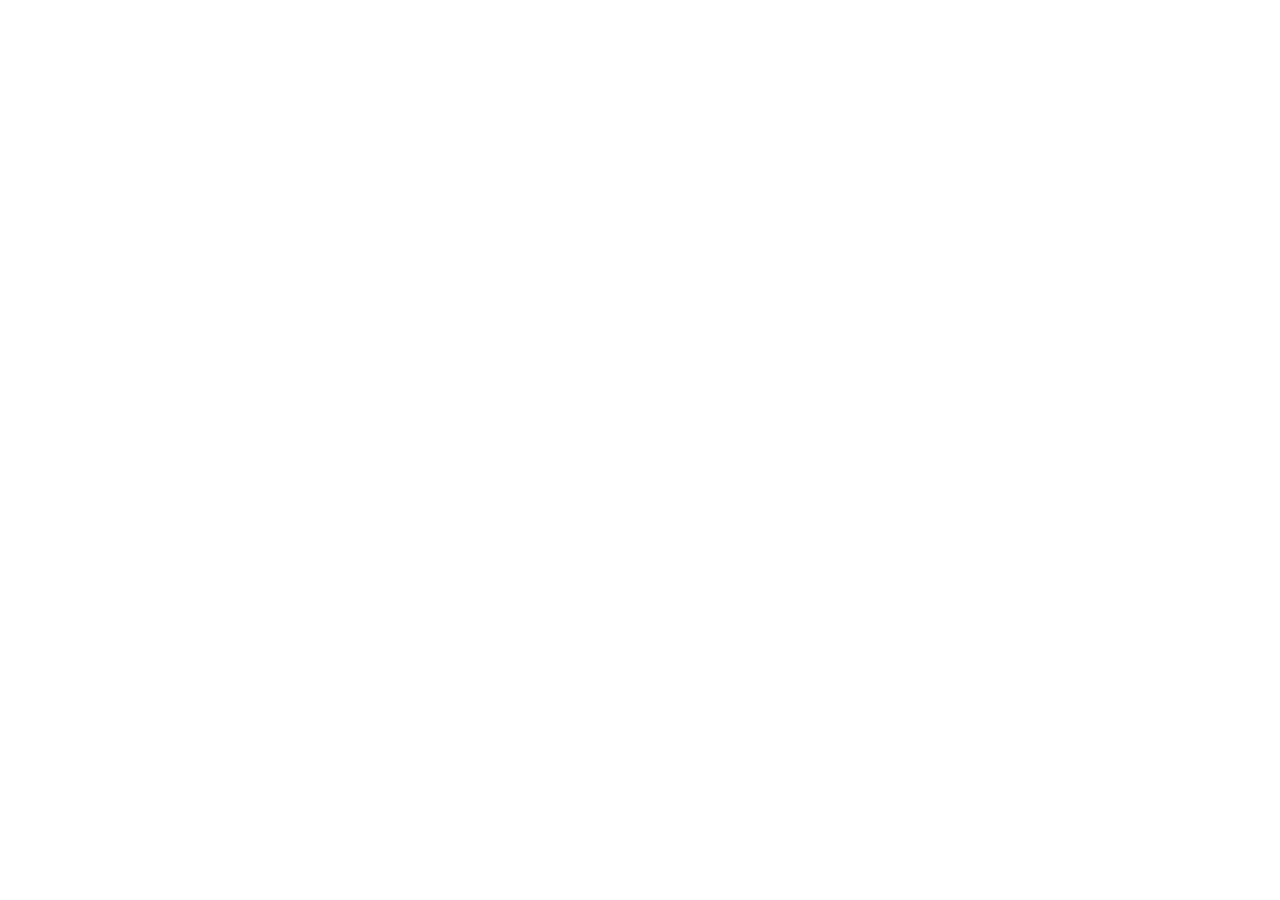
==== index.html @ 6231df41 "convert into React" ====
<!doctype html>
<html lang="en">
  <head>
    <meta charset="UTF-8" />
    <link rel="icon" type="image/svg+xml" href="/vite.svg" />
    <meta name="viewport" content="width=device-width, initial-scale=1.0" />
    <title>Portfolio</title>
  </head>
  <body>
    <div id="root"></div>
    <script type="module" src="/src/main.tsx"></script>
  </body>
</html>
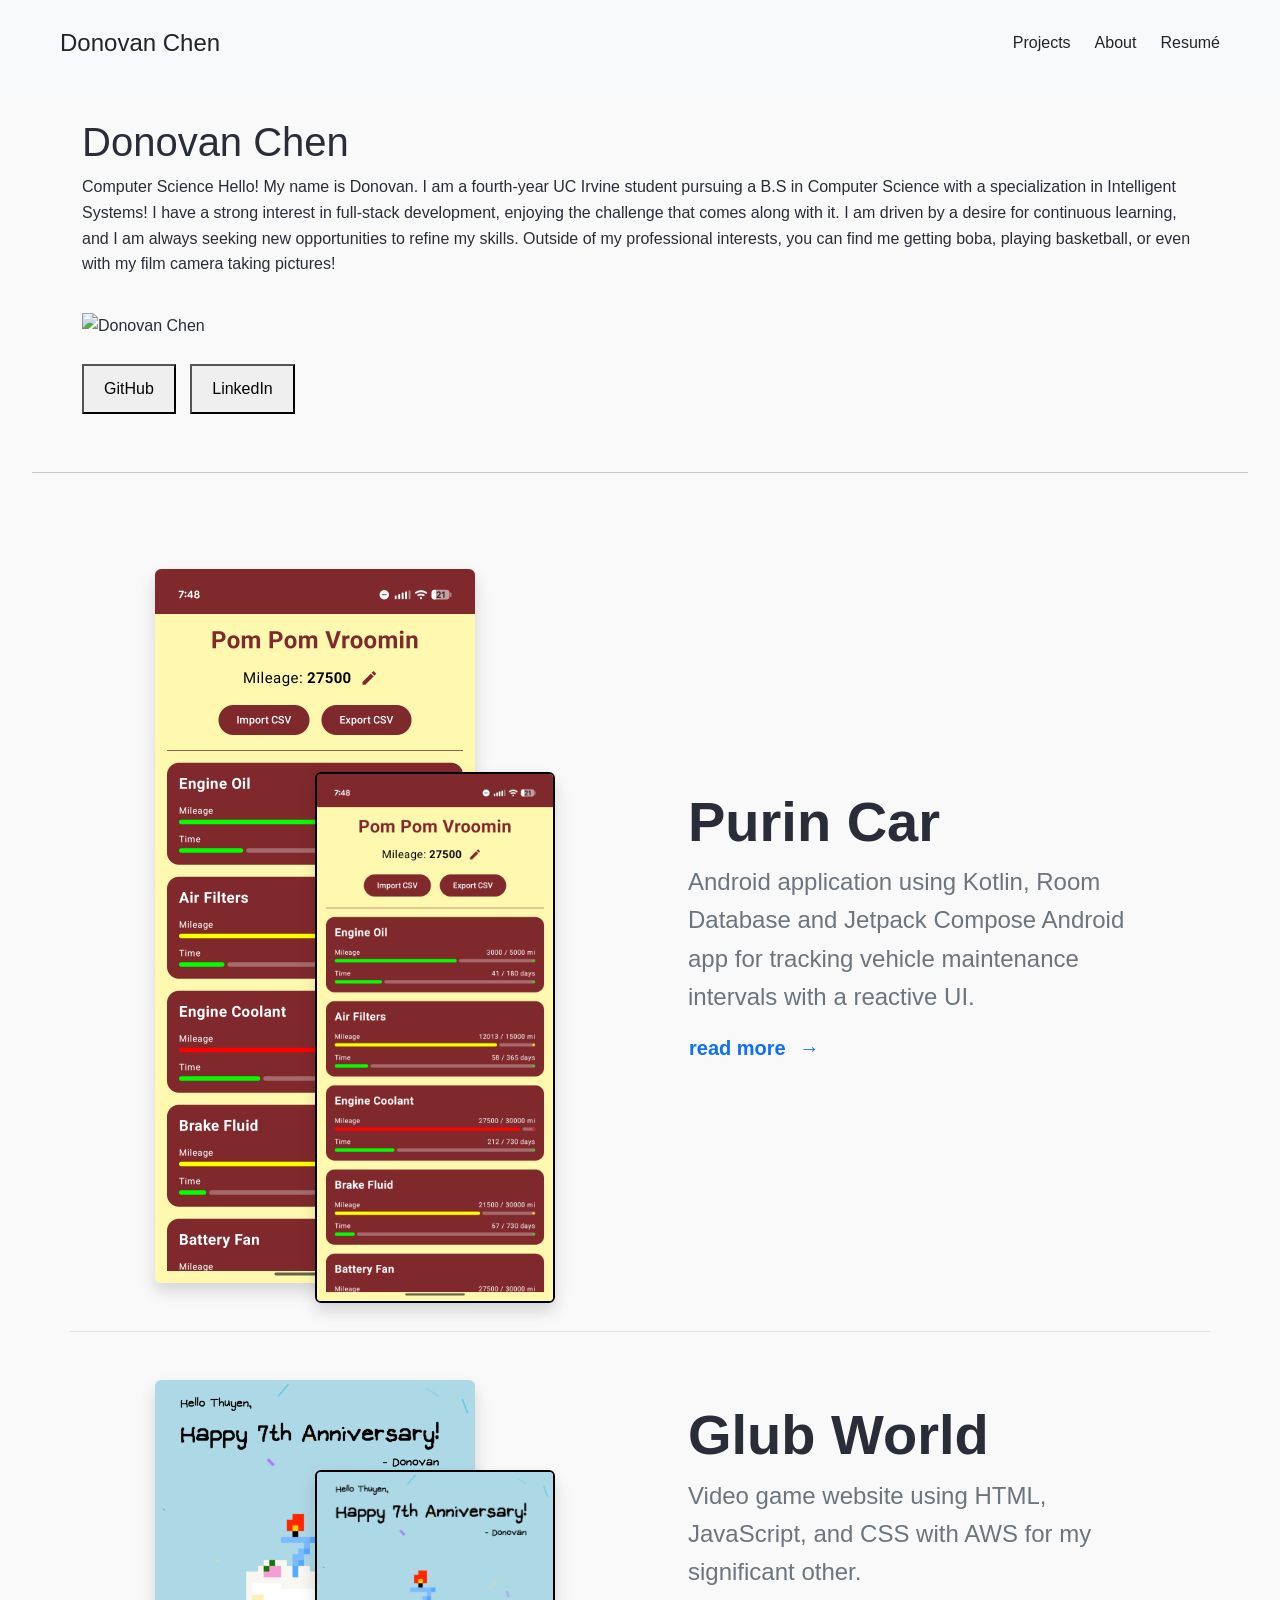
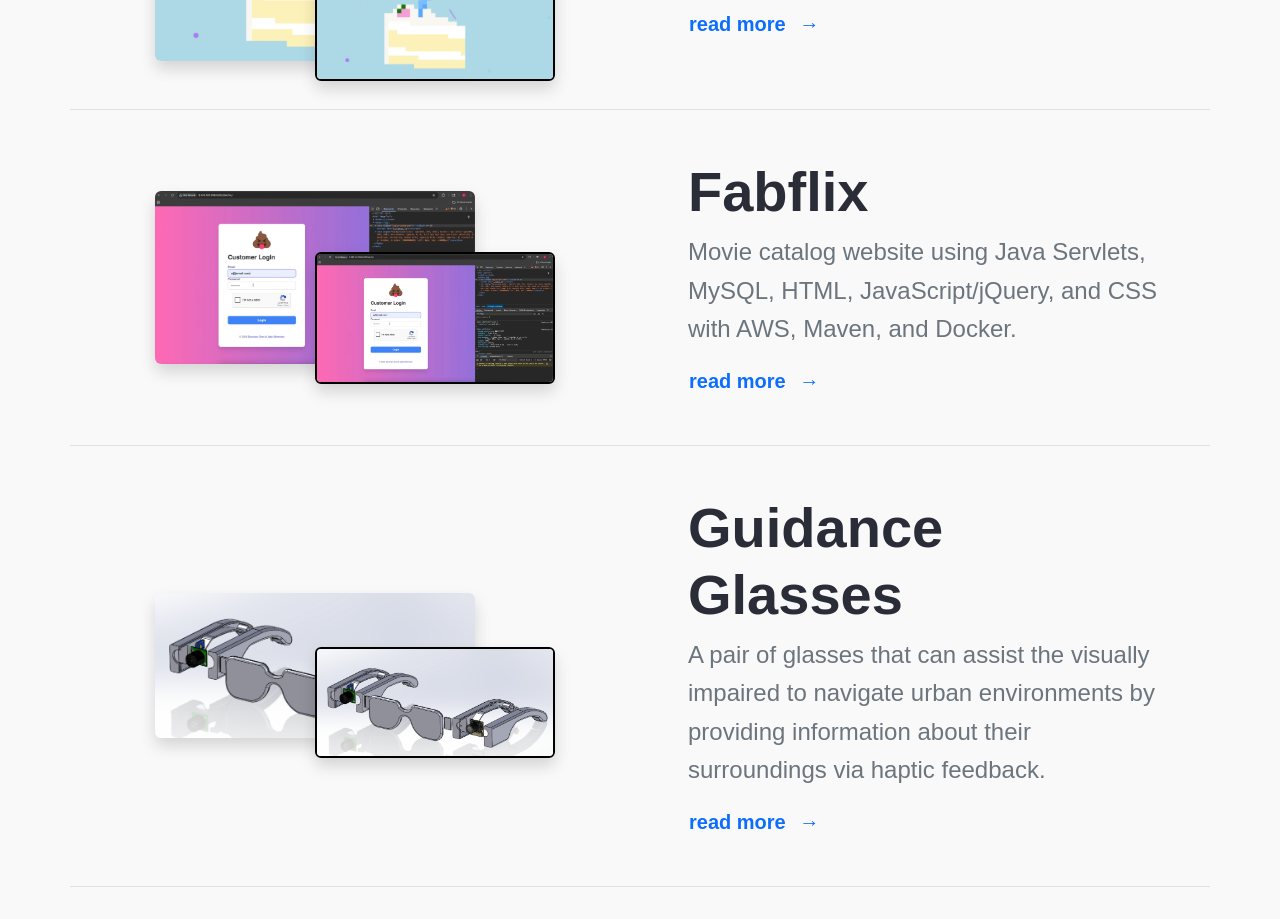
==== commit 16c7ec59: "back to html and css because Im just going to do a react app separately" ====
--- a/index.html
+++ b/index.html
@@ -1,13 +1,152 @@
-<!doctype html>
+<!DOCTYPE html>
 <html lang="en">
-  <head>
+<head>
     <meta charset="UTF-8" />
-    <link rel="icon" type="image/svg+xml" href="/vite.svg" />
     <meta name="viewport" content="width=device-width, initial-scale=1.0" />
-    <title>Portfolio</title>
-  </head>
-  <body>
-    <div id="root"></div>
-    <script type="module" src="/src/main.tsx"></script>
-  </body>
+    <title>Portfolio - Donovan Chen</title>
+    <link href="https://cdn.jsdelivr.net/npm/bootstrap@5.3.3/dist/css/bootstrap.min.css" rel="stylesheet">
+    <link rel="stylesheet" href="styles.css">
+</head>
+<body>
+
+    <header>
+        <nav class="navbar navbar-expand-lg bg-body-tertiary px-5 py-4">
+            <div class="container-fluid">
+                <div class="logo">
+                    <a class="logo-name h4 text-decoration-none text-dark" href="index.html">
+                        Donovan Chen
+                    </a>
+                </div>
+
+                <ul class="nav-links d-flex list-unstyled m-0 gap-4">
+                    <li>
+                        <a href="projects.html" class="text-decoration-none text-dark">Projects</a>
+                    </li>
+                    <li>
+                        <a href="about.html" class="text-decoration-none text-dark">About</a>
+                    </li>
+                    <li>
+                        <a class="text-decoration-none text-dark" href="public/Donovan_Chen_2026.pdf" target="_blank">
+                            Resumé
+                        </a>
+                    </li>
+                </ul>
+            </div>
+        </nav>
+    </header>
+
+    <main class="home">
+        <section class="introduction container">
+            <h1>Donovan Chen</h1>
+            <div>
+                <p>
+                    Computer Science Hello! My name is Donovan. I am a fourth-year UC
+                    Irvine student pursuing a B.S in Computer Science with a
+                    specialization in Intelligent Systems! I have a strong interest in
+                    full-stack development, enjoying the challenge that comes along with
+                    it. I am driven by a desire for continuous learning, and I am always
+                    seeking new opportunities to refine my skills. Outside of my
+                    professional interests, you can find me getting boba, playing
+                    basketball, or even with my film camera taking pictures!
+                </p>
+
+                <img src="public/headshot.jpg" alt="Donovan Chen" width="500" />
+            </div>
+
+            <div class="mt-3">
+                <button class="button">
+                    <a href="https://github.com/DonChenn" target="_blank" style="text-decoration: none; color: black;">
+                         GitHub
+                    </a>
+                </button>
+
+                <button class="button">
+                    <a href="https://www.linkedin.com/in/donovan-chen" target="_blank" style="text-decoration: none; color: black;">
+                         LinkedIn
+                    </a>
+                </button>
+            </div>
+        </section>
+
+        <hr class="my-5">
+
+        <section class="projects">
+            <div class="container-fluid p-0">
+                
+                <article class="container py-5 border-bottom">
+                    <div class="row align-items-center">
+                        <div class="col-md-6 d-flex justify-content-center mb-4 mb-md-0">
+                            <div class="position-relative" style="width: 100%; max-width: 400px;">
+                                <img src="public/projects/purin_car/purin_car_service.png" class="img-fluid rounded shadow" alt="Purin Car mockup 1" style="width: 80%;">
+                                <img src="public/projects/purin_car/purin_car_service.png" class="img-fluid rounded shadow position-absolute" alt="Purin Car mockup 2" style="width: 60%; bottom: -20px; right: 0; border: 2px solid black; bottom: -20px; right: 0;">
+                            </div>
+                        </div>
+                        <div class="col-md-6 text-center text-md-start px-md-5">
+                            <h1 class="display-4 fw-bold">Purin Car</h1>
+                            <p class="lead fs-4 text-secondary">Android application using Kotlin, Room Database and Jetpack Compose Android app for tracking vehicle maintenance intervals with a reactive UI.</p>
+                            <a href="project-details.html?id=purin-car" class="btn btn-link p-0 text-decoration-none fw-bold fs-5">
+                                read more <span class="ms-2">→</span>
+                            </a>
+                        </div>
+                    </div>
+                </article>
+
+                <article class="container py-5 border-bottom">
+                    <div class="row align-items-center">
+                        <div class="col-md-6 d-flex justify-content-center mb-4 mb-md-0">
+                            <div class="position-relative" style="width: 100%; max-width: 400px;">
+                                <img src="public/projects/glub_world/login.png" class="img-fluid rounded shadow" alt="Glub World mockup 1" style="width: 80%;">
+                                <img src="public/projects/glub_world/login.png" class="img-fluid rounded shadow position-absolute" alt="Glub World mockup 2" style="width: 60%; border: 2px solid black; bottom: -20px; right: 0;">
+                            </div>
+                        </div>
+                        <div class="col-md-6 text-center text-md-start px-md-5">
+                            <h1 class="display-4 fw-bold">Glub World</h1>
+                            <p class="lead fs-4 text-secondary">Video game website using HTML, JavaScript, and CSS with AWS for my significant other.</p>
+                            <a href="project-details.html?id=glub-world" class="btn btn-link p-0 text-decoration-none fw-bold fs-5">
+                                read more <span class="ms-2">→</span>
+                            </a>
+                        </div>
+                    </div>
+                </article>
+
+                <article class="container py-5 border-bottom">
+                    <div class="row align-items-center">
+                        <div class="col-md-6 d-flex justify-content-center mb-4 mb-md-0">
+                            <div class="position-relative" style="width: 100%; max-width: 400px;">
+                                <img src="public/projects/fabflix/login.png" class="img-fluid rounded shadow" alt="Fabflix mockup 1" style="width: 80%;">
+                                <img src="public/projects/fabflix/login.png" class="img-fluid rounded shadow position-absolute" alt="Fabflix mockup 2" style="width: 60%; border: 2px solid black; bottom: -20px; right: 0;">
+                            </div>
+                        </div>
+                        <div class="col-md-6 text-center text-md-start px-md-5">
+                            <h1 class="display-4 fw-bold">Fabflix</h1>
+                            <p class="lead fs-4 text-secondary">Movie catalog website using Java Servlets, MySQL, HTML, JavaScript/jQuery, and CSS with AWS, Maven, and Docker.</p>
+                            <a href="project-details.html?id=fabflix" class="btn btn-link p-0 text-decoration-none fw-bold fs-5">
+                                read more <span class="ms-2">→</span>
+                            </a>
+                        </div>
+                    </div>
+                </article>
+
+                <article class="container py-5 border-bottom">
+                    <div class="row align-items-center">
+                        <div class="col-md-6 d-flex justify-content-center mb-4 mb-md-0">
+                            <div class="position-relative" style="width: 100%; max-width: 400px;">
+                                <img src="public/projects/guidance_glasses/guidance_glasses.png" class="img-fluid rounded shadow" alt="Guidance Glasses mockup 1" style="width: 80%;">
+                                <img src="public/projects/guidance_glasses/guidance_glasses.png" class="img-fluid rounded shadow position-absolute" alt="Guidance Glasses mockup 2" style="width: 60%; border: 2px solid black; bottom: -20px; right: 0;">
+                            </div>
+                        </div>
+                        <div class="col-md-6 text-center text-md-start px-md-5">
+                            <h1 class="display-4 fw-bold">Guidance Glasses</h1>
+                            <p class="lead fs-4 text-secondary">A pair of glasses that can assist the visually impaired to navigate urban environments by providing information about their surroundings via haptic feedback.</p>
+                            <a href="project-details.html?id=guidance-glasses" class="btn btn-link p-0 text-decoration-none fw-bold fs-5">
+                                read more <span class="ms-2">→</span>
+                            </a>
+                        </div>
+                    </div>
+                </article>
+
+            </div>
+        </section>
+    </main>
+</body>
 </html>
--- a/styles.css
+++ b/styles.css
@@ -0,0 +1,56 @@
+body {
+  line-height: 1.6;
+  color: rgb(42, 45, 56);
+  font-family: Inter, sans-serif;
+  background: #f9f9f9;
+}
+
+nav {
+  background-color: #f9f9f9;
+}
+
+.logo {
+  font-size: 24px;
+  font-family: Inter, sans-serif;
+  font-weight: 600;
+  color: #2a2d38;
+}
+
+.logo-name {
+  text-decoration: none;
+  color: #2a2d38;
+}
+
+.nav-links {
+  display: flex;
+  list-style: none;
+  gap: 30px;
+}
+
+.nav-links li a {
+  text-decoration: none;
+  color: #2a2d38;
+  font-weight: 300;
+  transition: color 0.2s ease;
+}
+
+.home {
+  background-color: #f9f9f9;
+  padding: 32px;
+}
+
+.projects {
+  background-color: #f9f9f9;
+}
+
+.introduction img {
+    margin-top: 20px;
+    max-width: 100%;
+    height: auto;
+}
+
+.button {
+    margin: 10px 10px 10px 0;
+    padding: 10px 20px;
+    cursor: pointer;
+}
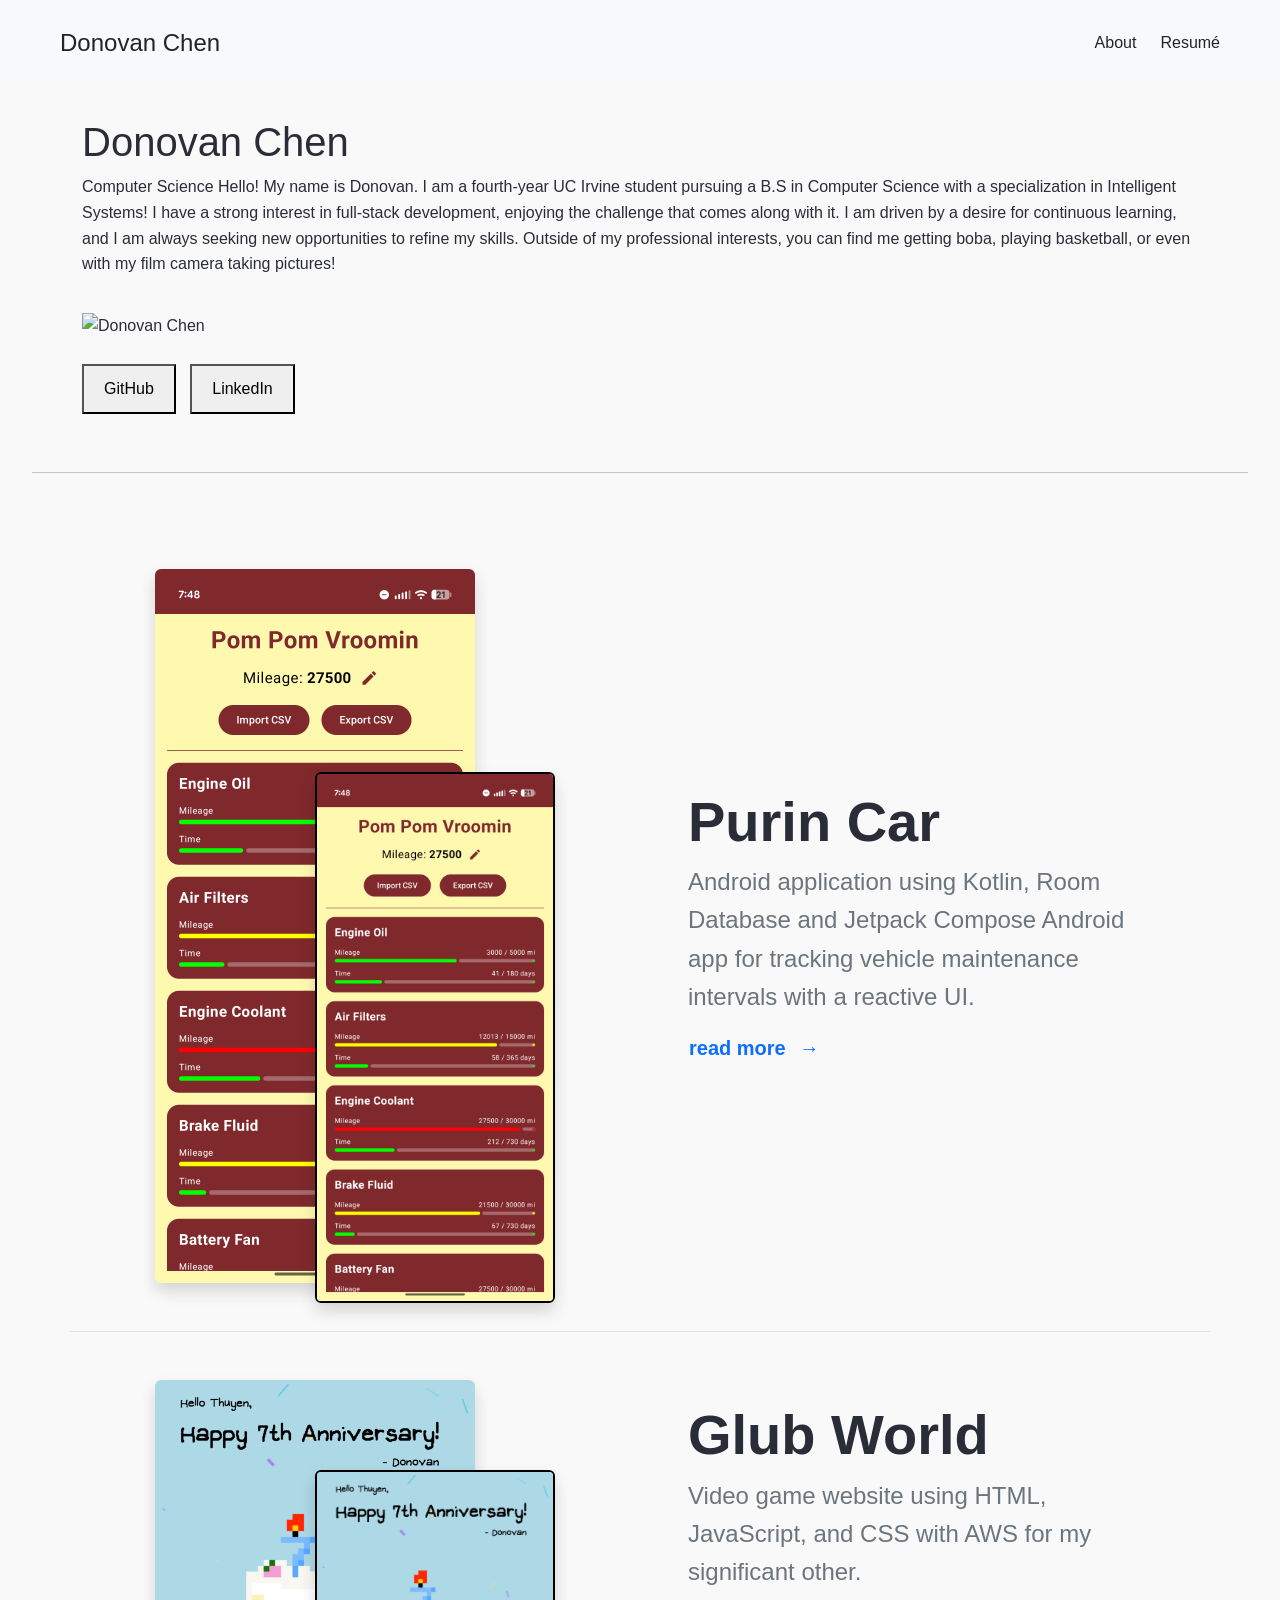
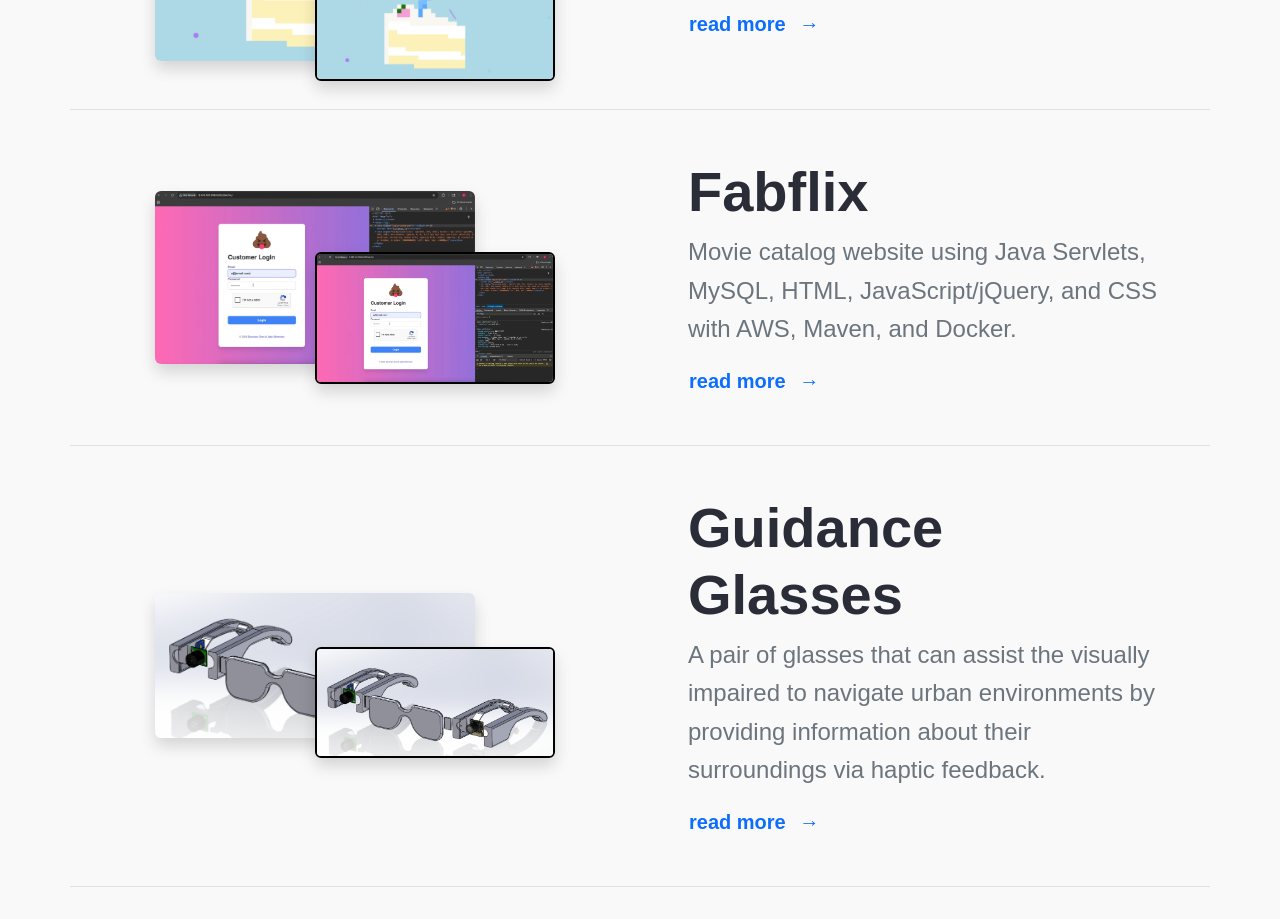
==== commit 587b9fe9: "reformatting" ====
--- a/index.html
+++ b/index.html
@@ -1,152 +1,266 @@
 <!DOCTYPE html>
 <html lang="en">
-<head>
+  <head>
     <meta charset="UTF-8" />
     <meta name="viewport" content="width=device-width, initial-scale=1.0" />
     <title>Portfolio - Donovan Chen</title>
-    <link href="https://cdn.jsdelivr.net/npm/bootstrap@5.3.3/dist/css/bootstrap.min.css" rel="stylesheet">
-    <link rel="stylesheet" href="styles.css">
-</head>
-<body>
-
+    <link
+      href="https://cdn.jsdelivr.net/npm/bootstrap@5.3.3/dist/css/bootstrap.min.css"
+      rel="stylesheet"
+    />
+    <link rel="stylesheet" href="styles.css" />
+  </head>
+  <body>
     <header>
-        <nav class="navbar navbar-expand-lg bg-body-tertiary px-5 py-4">
-            <div class="container-fluid">
-                <div class="logo">
-                    <a class="logo-name h4 text-decoration-none text-dark" href="index.html">
-                        Donovan Chen
-                    </a>
-                </div>
-
-                <ul class="nav-links d-flex list-unstyled m-0 gap-4">
-                    <li>
-                        <a href="projects.html" class="text-decoration-none text-dark">Projects</a>
-                    </li>
-                    <li>
-                        <a href="about.html" class="text-decoration-none text-dark">About</a>
-                    </li>
-                    <li>
-                        <a class="text-decoration-none text-dark" href="public/Donovan_Chen_2026.pdf" target="_blank">
-                            Resumé
-                        </a>
-                    </li>
-                </ul>
-            </div>
-        </nav>
+      <nav class="navbar navbar-expand-lg bg-body-tertiary px-5 py-4">
+        <div class="container-fluid">
+          <div class="logo">
+            <a
+              class="logo-name h4 text-decoration-none text-dark"
+              href="index.html"
+            >
+              Donovan Chen
+            </a>
+          </div>
+
+          <ul class="nav-links d-flex list-unstyled m-0 gap-4">
+            <li>
+              <a href="about.html" class="text-decoration-none text-dark"
+                >About</a
+              >
+            </li>
+            <li>
+              <a
+                class="text-decoration-none text-dark"
+                href="public/Donovan_Chen_2026.pdf"
+                target="_blank"
+              >
+                Resumé
+              </a>
+            </li>
+          </ul>
+        </div>
+      </nav>
     </header>
 
     <main class="home">
-        <section class="introduction container">
-            <h1>Donovan Chen</h1>
-            <div>
-                <p>
-                    Computer Science Hello! My name is Donovan. I am a fourth-year UC
-                    Irvine student pursuing a B.S in Computer Science with a
-                    specialization in Intelligent Systems! I have a strong interest in
-                    full-stack development, enjoying the challenge that comes along with
-                    it. I am driven by a desire for continuous learning, and I am always
-                    seeking new opportunities to refine my skills. Outside of my
-                    professional interests, you can find me getting boba, playing
-                    basketball, or even with my film camera taking pictures!
-                </p>
-
-                <img src="public/headshot.jpg" alt="Donovan Chen" width="500" />
-            </div>
-
-            <div class="mt-3">
-                <button class="button">
-                    <a href="https://github.com/DonChenn" target="_blank" style="text-decoration: none; color: black;">
-                         GitHub
-                    </a>
-                </button>
-
-                <button class="button">
-                    <a href="https://www.linkedin.com/in/donovan-chen" target="_blank" style="text-decoration: none; color: black;">
-                         LinkedIn
-                    </a>
-                </button>
-            </div>
-        </section>
-
-        <hr class="my-5">
-
-        <section class="projects">
-            <div class="container-fluid p-0">
-                
-                <article class="container py-5 border-bottom">
-                    <div class="row align-items-center">
-                        <div class="col-md-6 d-flex justify-content-center mb-4 mb-md-0">
-                            <div class="position-relative" style="width: 100%; max-width: 400px;">
-                                <img src="public/projects/purin_car/purin_car_service.png" class="img-fluid rounded shadow" alt="Purin Car mockup 1" style="width: 80%;">
-                                <img src="public/projects/purin_car/purin_car_service.png" class="img-fluid rounded shadow position-absolute" alt="Purin Car mockup 2" style="width: 60%; bottom: -20px; right: 0; border: 2px solid black; bottom: -20px; right: 0;">
-                            </div>
-                        </div>
-                        <div class="col-md-6 text-center text-md-start px-md-5">
-                            <h1 class="display-4 fw-bold">Purin Car</h1>
-                            <p class="lead fs-4 text-secondary">Android application using Kotlin, Room Database and Jetpack Compose Android app for tracking vehicle maintenance intervals with a reactive UI.</p>
-                            <a href="project-details.html?id=purin-car" class="btn btn-link p-0 text-decoration-none fw-bold fs-5">
-                                read more <span class="ms-2">→</span>
-                            </a>
-                        </div>
-                    </div>
-                </article>
-
-                <article class="container py-5 border-bottom">
-                    <div class="row align-items-center">
-                        <div class="col-md-6 d-flex justify-content-center mb-4 mb-md-0">
-                            <div class="position-relative" style="width: 100%; max-width: 400px;">
-                                <img src="public/projects/glub_world/login.png" class="img-fluid rounded shadow" alt="Glub World mockup 1" style="width: 80%;">
-                                <img src="public/projects/glub_world/login.png" class="img-fluid rounded shadow position-absolute" alt="Glub World mockup 2" style="width: 60%; border: 2px solid black; bottom: -20px; right: 0;">
-                            </div>
-                        </div>
-                        <div class="col-md-6 text-center text-md-start px-md-5">
-                            <h1 class="display-4 fw-bold">Glub World</h1>
-                            <p class="lead fs-4 text-secondary">Video game website using HTML, JavaScript, and CSS with AWS for my significant other.</p>
-                            <a href="project-details.html?id=glub-world" class="btn btn-link p-0 text-decoration-none fw-bold fs-5">
-                                read more <span class="ms-2">→</span>
-                            </a>
-                        </div>
-                    </div>
-                </article>
-
-                <article class="container py-5 border-bottom">
-                    <div class="row align-items-center">
-                        <div class="col-md-6 d-flex justify-content-center mb-4 mb-md-0">
-                            <div class="position-relative" style="width: 100%; max-width: 400px;">
-                                <img src="public/projects/fabflix/login.png" class="img-fluid rounded shadow" alt="Fabflix mockup 1" style="width: 80%;">
-                                <img src="public/projects/fabflix/login.png" class="img-fluid rounded shadow position-absolute" alt="Fabflix mockup 2" style="width: 60%; border: 2px solid black; bottom: -20px; right: 0;">
-                            </div>
-                        </div>
-                        <div class="col-md-6 text-center text-md-start px-md-5">
-                            <h1 class="display-4 fw-bold">Fabflix</h1>
-                            <p class="lead fs-4 text-secondary">Movie catalog website using Java Servlets, MySQL, HTML, JavaScript/jQuery, and CSS with AWS, Maven, and Docker.</p>
-                            <a href="project-details.html?id=fabflix" class="btn btn-link p-0 text-decoration-none fw-bold fs-5">
-                                read more <span class="ms-2">→</span>
-                            </a>
-                        </div>
-                    </div>
-                </article>
-
-                <article class="container py-5 border-bottom">
-                    <div class="row align-items-center">
-                        <div class="col-md-6 d-flex justify-content-center mb-4 mb-md-0">
-                            <div class="position-relative" style="width: 100%; max-width: 400px;">
-                                <img src="public/projects/guidance_glasses/guidance_glasses.png" class="img-fluid rounded shadow" alt="Guidance Glasses mockup 1" style="width: 80%;">
-                                <img src="public/projects/guidance_glasses/guidance_glasses.png" class="img-fluid rounded shadow position-absolute" alt="Guidance Glasses mockup 2" style="width: 60%; border: 2px solid black; bottom: -20px; right: 0;">
-                            </div>
-                        </div>
-                        <div class="col-md-6 text-center text-md-start px-md-5">
-                            <h1 class="display-4 fw-bold">Guidance Glasses</h1>
-                            <p class="lead fs-4 text-secondary">A pair of glasses that can assist the visually impaired to navigate urban environments by providing information about their surroundings via haptic feedback.</p>
-                            <a href="project-details.html?id=guidance-glasses" class="btn btn-link p-0 text-decoration-none fw-bold fs-5">
-                                read more <span class="ms-2">→</span>
-                            </a>
-                        </div>
-                    </div>
-                </article>
-
-            </div>
-        </section>
+      <section class="introduction container">
+        <h1>Donovan Chen</h1>
+        <div>
+          <p>
+            Computer Science Hello! My name is Donovan. I am a fourth-year UC
+            Irvine student pursuing a B.S in Computer Science with a
+            specialization in Intelligent Systems! I have a strong interest in
+            full-stack development, enjoying the challenge that comes along with
+            it. I am driven by a desire for continuous learning, and I am always
+            seeking new opportunities to refine my skills. Outside of my
+            professional interests, you can find me getting boba, playing
+            basketball, or even with my film camera taking pictures!
+          </p>
+
+          <img src="public/headshot.jpg" alt="Donovan Chen" width="500" />
+        </div>
+
+        <div class="mt-3">
+          <button class="button">
+            <a
+              href="https://github.com/DonChenn"
+              target="_blank"
+              style="text-decoration: none; color: black"
+            >
+              GitHub
+            </a>
+          </button>
+
+          <button class="button">
+            <a
+              href="https://www.linkedin.com/in/donovan-chen"
+              target="_blank"
+              style="text-decoration: none; color: black"
+            >
+              LinkedIn
+            </a>
+          </button>
+        </div>
+      </section>
+
+      <hr class="my-5" />
+
+      <section class="projects">
+        <div class="container-fluid p-0">
+          <article class="container py-5 border-bottom">
+            <div class="row align-items-center">
+              <div class="col-md-6 d-flex justify-content-center mb-4 mb-md-0">
+                <div
+                  class="position-relative"
+                  style="width: 100%; max-width: 400px"
+                >
+                  <img
+                    src="public/projects/purin_car/purin_car_service.png"
+                    class="img-fluid rounded shadow"
+                    alt="Purin Car mockup 1"
+                    style="width: 80%"
+                  />
+                  <img
+                    src="public/projects/purin_car/purin_car_service.png"
+                    class="img-fluid rounded shadow position-absolute"
+                    alt="Purin Car mockup 2"
+                    style="
+                      width: 60%;
+                      bottom: -20px;
+                      right: 0;
+                      border: 2px solid black;
+                      bottom: -20px;
+                      right: 0;
+                    "
+                  />
+                </div>
+              </div>
+              <div class="col-md-6 text-center text-md-start px-md-5">
+                <h1 class="display-4 fw-bold">Purin Car</h1>
+                <p class="lead fs-4 text-secondary">
+                  Android application using Kotlin, Room Database and Jetpack
+                  Compose Android app for tracking vehicle maintenance intervals
+                  with a reactive UI.
+                </p>
+                <a
+                  href="project-details.html?id=purin-car"
+                  class="btn btn-link p-0 text-decoration-none fw-bold fs-5"
+                >
+                  read more <span class="ms-2">→</span>
+                </a>
+              </div>
+            </div>
+          </article>
+
+          <article class="container py-5 border-bottom">
+            <div class="row align-items-center">
+              <div class="col-md-6 d-flex justify-content-center mb-4 mb-md-0">
+                <div
+                  class="position-relative"
+                  style="width: 100%; max-width: 400px"
+                >
+                  <img
+                    src="public/projects/glub_world/login.png"
+                    class="img-fluid rounded shadow"
+                    alt="Glub World mockup 1"
+                    style="width: 80%"
+                  />
+                  <img
+                    src="public/projects/glub_world/login.png"
+                    class="img-fluid rounded shadow position-absolute"
+                    alt="Glub World mockup 2"
+                    style="
+                      width: 60%;
+                      border: 2px solid black;
+                      bottom: -20px;
+                      right: 0;
+                    "
+                  />
+                </div>
+              </div>
+              <div class="col-md-6 text-center text-md-start px-md-5">
+                <h1 class="display-4 fw-bold">Glub World</h1>
+                <p class="lead fs-4 text-secondary">
+                  Video game website using HTML, JavaScript, and CSS with AWS
+                  for my significant other.
+                </p>
+                <a
+                  href="project-details.html?id=glub-world"
+                  class="btn btn-link p-0 text-decoration-none fw-bold fs-5"
+                >
+                  read more <span class="ms-2">→</span>
+                </a>
+              </div>
+            </div>
+          </article>
+
+          <article class="container py-5 border-bottom">
+            <div class="row align-items-center">
+              <div class="col-md-6 d-flex justify-content-center mb-4 mb-md-0">
+                <div
+                  class="position-relative"
+                  style="width: 100%; max-width: 400px"
+                >
+                  <img
+                    src="public/projects/fabflix/login.png"
+                    class="img-fluid rounded shadow"
+                    alt="Fabflix mockup 1"
+                    style="width: 80%"
+                  />
+                  <img
+                    src="public/projects/fabflix/login.png"
+                    class="img-fluid rounded shadow position-absolute"
+                    alt="Fabflix mockup 2"
+                    style="
+                      width: 60%;
+                      border: 2px solid black;
+                      bottom: -20px;
+                      right: 0;
+                    "
+                  />
+                </div>
+              </div>
+              <div class="col-md-6 text-center text-md-start px-md-5">
+                <h1 class="display-4 fw-bold">Fabflix</h1>
+                <p class="lead fs-4 text-secondary">
+                  Movie catalog website using Java Servlets, MySQL, HTML,
+                  JavaScript/jQuery, and CSS with AWS, Maven, and Docker.
+                </p>
+                <a
+                  href="project-details.html?id=fabflix"
+                  class="btn btn-link p-0 text-decoration-none fw-bold fs-5"
+                >
+                  read more <span class="ms-2">→</span>
+                </a>
+              </div>
+            </div>
+          </article>
+
+          <article class="container py-5 border-bottom">
+            <div class="row align-items-center">
+              <div class="col-md-6 d-flex justify-content-center mb-4 mb-md-0">
+                <div
+                  class="position-relative"
+                  style="width: 100%; max-width: 400px"
+                >
+                  <img
+                    src="public/projects/guidance_glasses/guidance_glasses.png"
+                    class="img-fluid rounded shadow"
+                    alt="Guidance Glasses mockup 1"
+                    style="width: 80%"
+                  />
+                  <img
+                    src="public/projects/guidance_glasses/guidance_glasses.png"
+                    class="img-fluid rounded shadow position-absolute"
+                    alt="Guidance Glasses mockup 2"
+                    style="
+                      width: 60%;
+                      border: 2px solid black;
+                      bottom: -20px;
+                      right: 0;
+                    "
+                  />
+                </div>
+              </div>
+              <div class="col-md-6 text-center text-md-start px-md-5">
+                <h1 class="display-4 fw-bold">Guidance Glasses</h1>
+                <p class="lead fs-4 text-secondary">
+                  A pair of glasses that can assist the visually impaired to
+                  navigate urban environments by providing information about
+                  their surroundings via haptic feedback.
+                </p>
+                <a
+                  href="project-details.html?id=guidance-glasses"
+                  class="btn btn-link p-0 text-decoration-none fw-bold fs-5"
+                >
+                  read more <span class="ms-2">→</span>
+                </a>
+              </div>
+            </div>
+          </article>
+        </div>
+      </section>
     </main>
-</body>
+  </body>
 </html>
--- a/styles.css
+++ b/styles.css
@@ -44,13 +44,13 @@
 }
 
 .introduction img {
-    margin-top: 20px;
-    max-width: 100%;
-    height: auto;
+  margin-top: 20px;
+  max-width: 100%;
+  height: auto;
 }
 
 .button {
-    margin: 10px 10px 10px 0;
-    padding: 10px 20px;
-    cursor: pointer;
+  margin: 10px 10px 10px 0;
+  padding: 10px 20px;
+  cursor: pointer;
 }
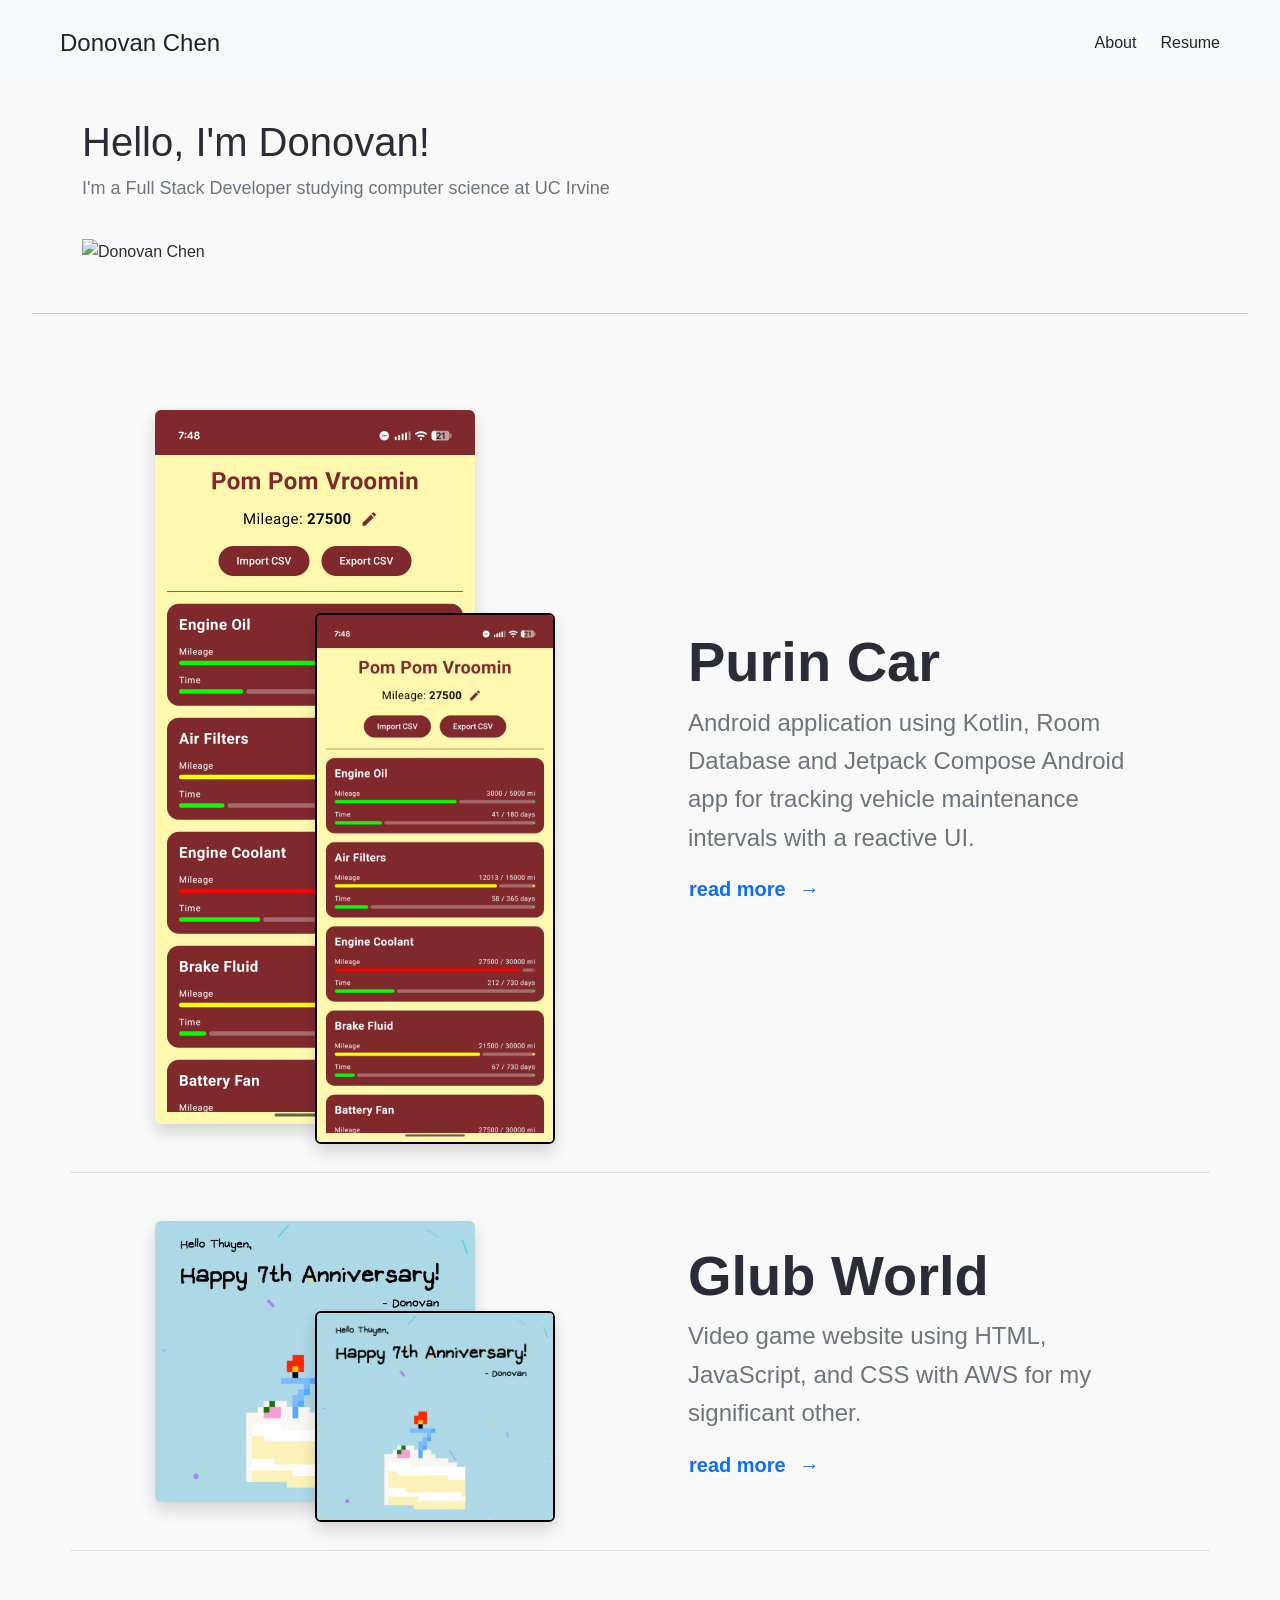
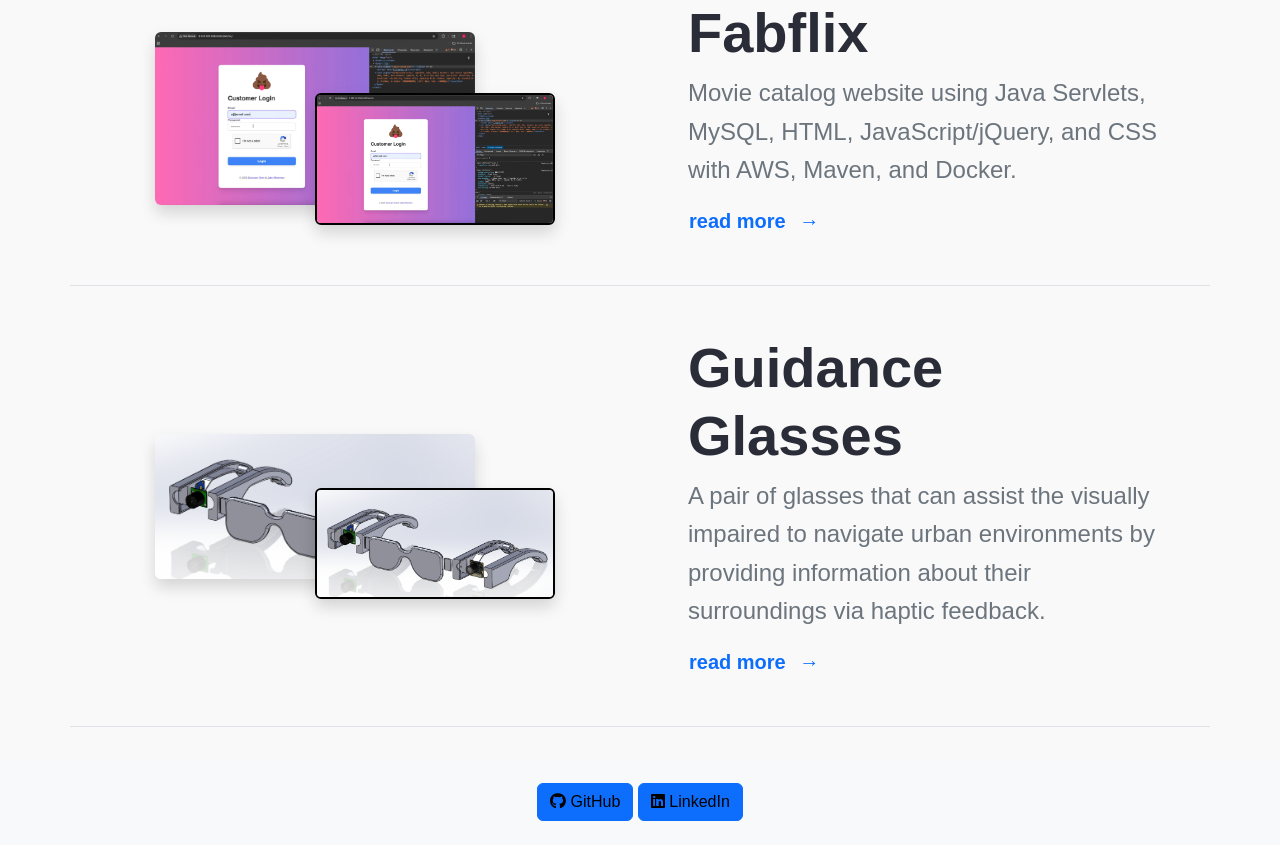
==== commit 0f57a966: "footer and move about me desc to about page" ====
--- a/index.html
+++ b/index.html
@@ -4,11 +4,18 @@
     <meta charset="UTF-8" />
     <meta name="viewport" content="width=device-width, initial-scale=1.0" />
     <title>Portfolio - Donovan Chen</title>
+
     <link
       href="https://cdn.jsdelivr.net/npm/bootstrap@5.3.3/dist/css/bootstrap.min.css"
       rel="stylesheet"
     />
+
     <link rel="stylesheet" href="styles.css" />
+
+    <link
+      rel="stylesheet"
+      href="https://cdnjs.cloudflare.com/ajax/libs/font-awesome/6.5.1/css/all.min.css"
+    />
   </head>
   <body>
     <header>
@@ -35,7 +42,7 @@
                 href="public/Donovan_Chen_2026.pdf"
                 target="_blank"
               >
-                Resumé
+                Resume
               </a>
             </li>
           </ul>
@@ -45,43 +52,13 @@
 
     <main class="home">
       <section class="introduction container">
-        <h1>Donovan Chen</h1>
+        <h1>Hello, I'm Donovan!</h1>
         <div>
-          <p>
-            Computer Science Hello! My name is Donovan. I am a fourth-year UC
-            Irvine student pursuing a B.S in Computer Science with a
-            specialization in Intelligent Systems! I have a strong interest in
-            full-stack development, enjoying the challenge that comes along with
-            it. I am driven by a desire for continuous learning, and I am always
-            seeking new opportunities to refine my skills. Outside of my
-            professional interests, you can find me getting boba, playing
-            basketball, or even with my film camera taking pictures!
+          <p class="description">
+            I'm a Full Stack Developer studying computer science at UC Irvine
           </p>
-
           <img src="public/headshot.jpg" alt="Donovan Chen" width="500" />
         </div>
-
-        <div class="mt-3">
-          <button class="button">
-            <a
-              href="https://github.com/DonChenn"
-              target="_blank"
-              style="text-decoration: none; color: black"
-            >
-              GitHub
-            </a>
-          </button>
-
-          <button class="button">
-            <a
-              href="https://www.linkedin.com/in/donovan-chen"
-              target="_blank"
-              style="text-decoration: none; color: black"
-            >
-              LinkedIn
-            </a>
-          </button>
-        </div>
       </section>
 
       <hr class="my-5" />
@@ -110,8 +87,6 @@
                       bottom: -20px;
                       right: 0;
                       border: 2px solid black;
-                      bottom: -20px;
-                      right: 0;
                     "
                   />
                 </div>
@@ -262,5 +237,25 @@
         </div>
       </section>
     </main>
+
+    <footer class="bg-body-tertiary py-4">
+      <div class="container text-center">
+        <a
+          href="https://github.com/DonChenn"
+          target="_blank"
+          class="btn btn-primary text-black"
+        >
+          <i class="fa-brands fa-github"></i> GitHub
+        </a>
+
+        <a
+          href="https://linkedin.com/in/donovan-chen"
+          target="_blank"
+          class="btn btn-primary text-black"
+        >
+          <i class="fa-brands fa-linkedin"></i> LinkedIn
+        </a>
+      </div>
+    </footer>
   </body>
 </html>
--- a/styles.css
+++ b/styles.css
@@ -39,6 +39,24 @@
   padding: 32px;
 }
 
+.name {
+    font-size: 24px;
+    font-weight: 600;
+    color: #2a2d38;
+}
+
+.description {
+    font-size: 16px;
+    font-weight: 600;
+    color: #2a2d38;
+}
+
+.description {
+    font-size: 18px;
+    font-weight: 300;
+    color: #6c757d;
+}
+
 .projects {
   background-color: #f9f9f9;
 }
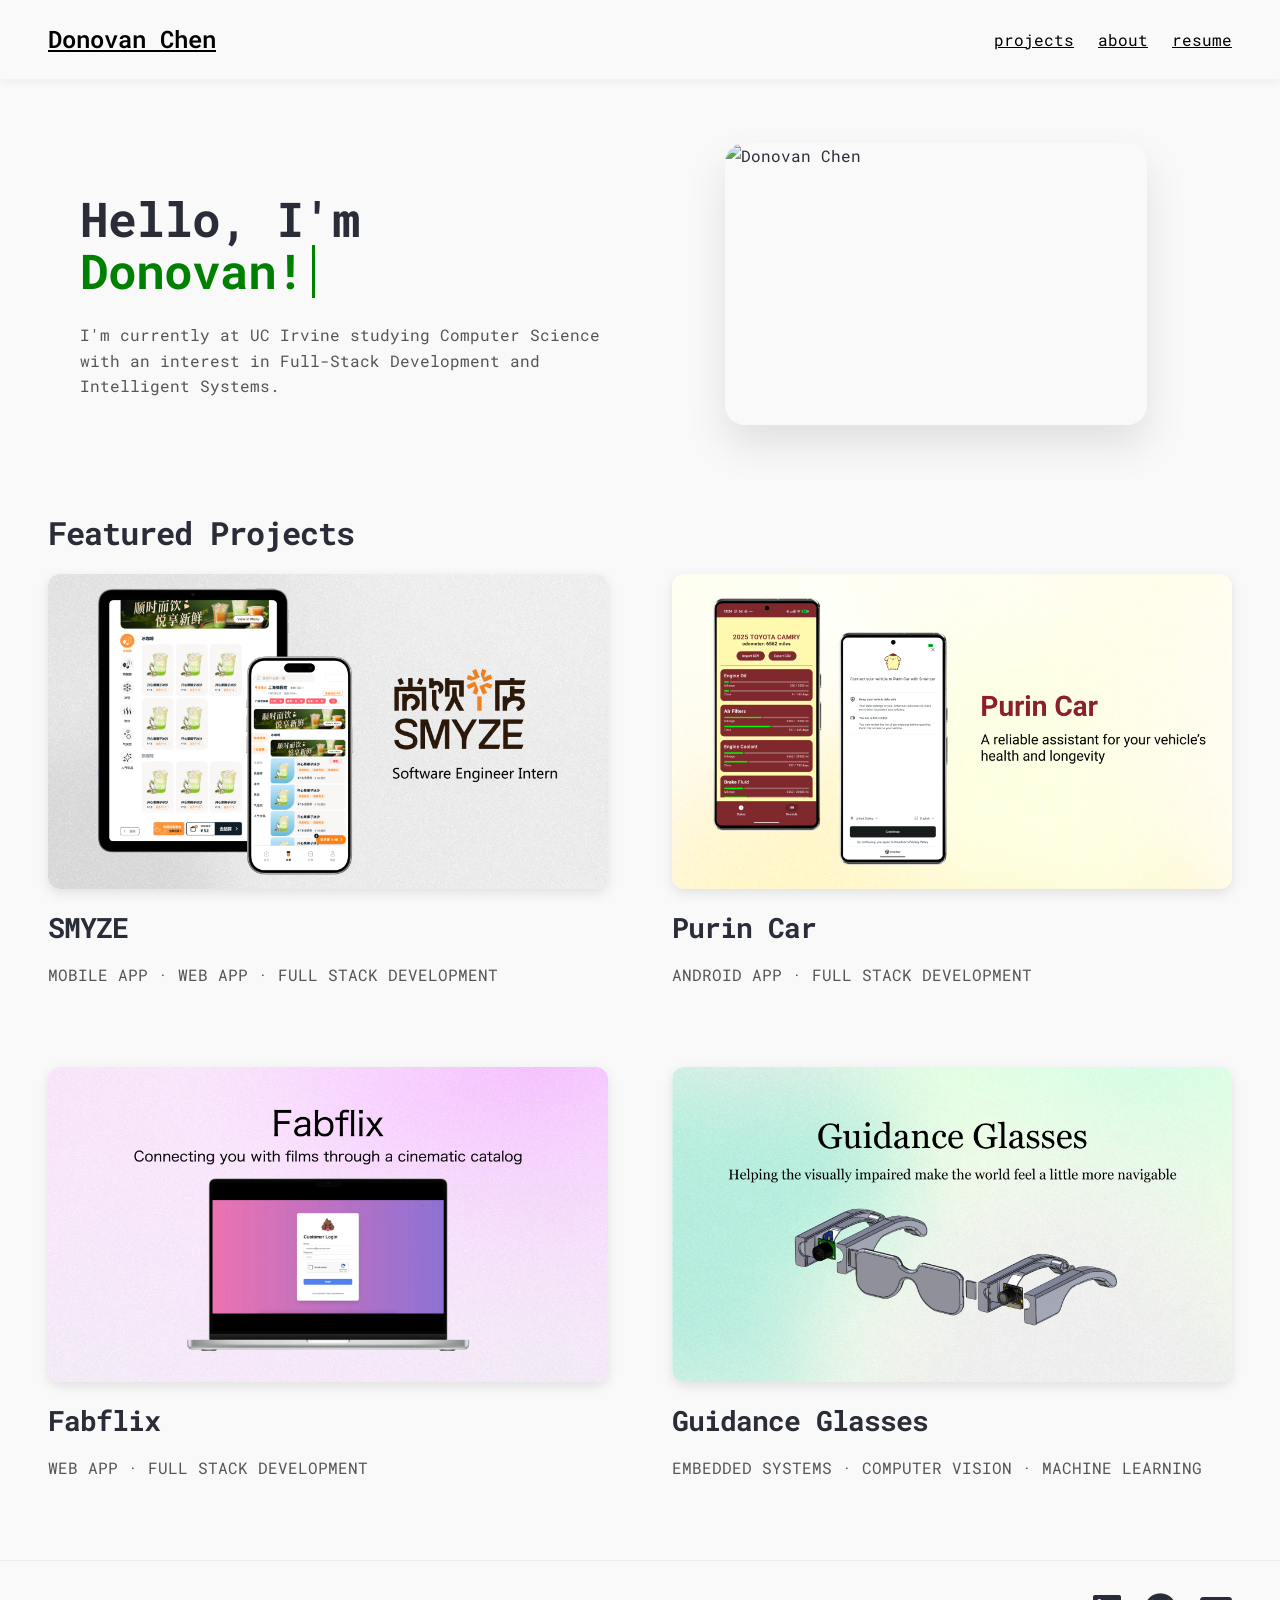
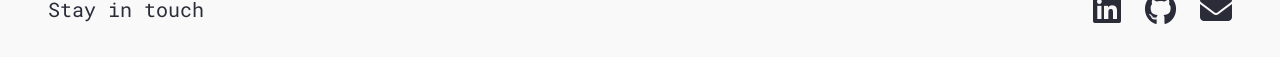
==== commit 19b5ac5b: "convert react to html and css pure" ====
--- a/index.html
+++ b/index.html
@@ -1,261 +1,112 @@
 <!DOCTYPE html>
 <html lang="en">
-  <head>
-    <meta charset="UTF-8" />
-    <meta name="viewport" content="width=device-width, initial-scale=1.0" />
-    <title>Portfolio - Donovan Chen</title>
-
-    <link
-      href="https://cdn.jsdelivr.net/npm/bootstrap@5.3.3/dist/css/bootstrap.min.css"
-      rel="stylesheet"
-    />
-
-    <link rel="stylesheet" href="styles.css" />
-
-    <link
-      rel="stylesheet"
-      href="https://cdnjs.cloudflare.com/ajax/libs/font-awesome/6.5.1/css/all.min.css"
-    />
-  </head>
-  <body>
+<head>
+    <meta charset="UTF-8">
+    <meta name="viewport" content="width=device-width, initial-scale=1.0">
+    <title>Donovan Chen | Portfolio</title>
+    <link rel="stylesheet" href="styles.css">
+    <link rel="stylesheet" href="https://cdnjs.cloudflare.com/ajax/libs/font-awesome/6.5.1/css/all.min.css">
+</head>
+<body>
     <header>
-      <nav class="navbar navbar-expand-lg bg-body-tertiary px-5 py-4">
-        <div class="container-fluid">
-          <div class="logo">
-            <a
-              class="logo-name h4 text-decoration-none text-dark"
-              href="index.html"
-            >
-              Donovan Chen
-            </a>
-          </div>
-
-          <ul class="nav-links d-flex list-unstyled m-0 gap-4">
-            <li>
-              <a href="about.html" class="text-decoration-none text-dark"
-                >About</a
-              >
-            </li>
-            <li>
-              <a
-                class="text-decoration-none text-dark"
-                href="public/Donovan_Chen_2026.pdf"
-                target="_blank"
-              >
-                Resume
-              </a>
-            </li>
-          </ul>
-        </div>
-      </nav>
+        <nav class="nav-bar">
+            <div class="nav-container">
+                <div class="logo-container">
+                    <a class="logo-name" href="index.html">Donovan Chen</a>
+                </div>
+                <ul class="nav-links">
+                    <li><a class="nav-projects" href="projects.html">projects</a></li>
+                    <li><a class="nav-about" href="about.html">about</a></li>
+                    <li><a class="nav-resume" href="public/Donovan_Chen_2026.pdf" target="_blank">resume</a></li>
+                </ul>
+            </div>
+        </nav>
     </header>
 
     <main class="home">
-      <section class="introduction container">
-        <h1>Hello, I'm Donovan!</h1>
-        <div>
-          <p class="description">
-            I'm a Full Stack Developer studying computer science at UC Irvine
-          </p>
-          <img src="public/headshot.jpg" alt="Donovan Chen" width="500" />
-        </div>
-      </section>
+        <section class="intro">
+            <div class="intro-container">
+                <div class="intro-text-container">
+                    <h1 class="name">
+                        <span class="name-black">Hello, I'm </span>
+                        <span class="name-color">Donovan!</span>
+                    </h1>
+                    <p class="description">
+                        I'm currently at UC Irvine studying Computer Science with an
+                        interest in Full-Stack Development and Intelligent Systems.
+                    </p>
+                </div>
+                <div class="intro-img-container">
+                    <img src="public/headshot.jpg" alt="Donovan Chen">
+                </div>
+            </div>
+        </section>
 
-      <hr class="my-5" />
+        <section class="projects-section">
+            <h2>Featured Projects</h2>
+            <div class="project-cards">
+                <!-- SMYZE -->
+                <a href="projects/smyze.html" class="project-card-container">
+                    <div class="project-image-wrapper">
+                        <img src="public/projects/smyze/thumbnail.png" alt="SMYZE" class="project-thumbnail">
+                    </div>
+                    <div class="project-content">
+                        <h3 class="project-title">SMYZE</h3>
+                        <p class="description">MOBILE APP · WEB APP · FULL STACK DEVELOPMENT</p>
+                    </div>
+                </a>
 
-      <section class="projects">
-        <div class="container-fluid p-0">
-          <article class="container py-5 border-bottom">
-            <div class="row align-items-center">
-              <div class="col-md-6 d-flex justify-content-center mb-4 mb-md-0">
-                <div
-                  class="position-relative"
-                  style="width: 100%; max-width: 400px"
-                >
-                  <img
-                    src="public/projects/purin_car/purin_car_service.png"
-                    class="img-fluid rounded shadow"
-                    alt="Purin Car mockup 1"
-                    style="width: 80%"
-                  />
-                  <img
-                    src="public/projects/purin_car/purin_car_service.png"
-                    class="img-fluid rounded shadow position-absolute"
-                    alt="Purin Car mockup 2"
-                    style="
-                      width: 60%;
-                      bottom: -20px;
-                      right: 0;
-                      border: 2px solid black;
-                    "
-                  />
-                </div>
-              </div>
-              <div class="col-md-6 text-center text-md-start px-md-5">
-                <h1 class="display-4 fw-bold">Purin Car</h1>
-                <p class="lead fs-4 text-secondary">
-                  Android application using Kotlin, Room Database and Jetpack
-                  Compose Android app for tracking vehicle maintenance intervals
-                  with a reactive UI.
-                </p>
-                <a
-                  href="project-details.html?id=purin-car"
-                  class="btn btn-link p-0 text-decoration-none fw-bold fs-5"
-                >
-                  read more <span class="ms-2">→</span>
+                <!-- Purin Car -->
+                <a href="projects/purin-car.html" class="project-card-container">
+                    <div class="project-image-wrapper">
+                        <img src="public/projects/purin_car/thumbnail.png" alt="Purin Car" class="project-thumbnail">
+                    </div>
+                    <div class="project-content">
+                        <h3 class="project-title">Purin Car</h3>
+                        <p class="description">ANDROID APP · FULL STACK DEVELOPMENT</p>
+                    </div>
                 </a>
-              </div>
+
+                <!-- Fabflix -->
+                <a href="projects/fabflix.html" class="project-card-container">
+                    <div class="project-image-wrapper">
+                        <img src="public/projects/fabflix/thumbnail.png" alt="Fabflix" class="project-thumbnail">
+                    </div>
+                    <div class="project-content">
+                        <h3 class="project-title">Fabflix</h3>
+                        <p class="description">WEB APP · FULL STACK DEVELOPMENT</p>
+                    </div>
+                </a>
+
+                <!-- Guidance Glasses -->
+                <a href="projects/guidance-glasses.html" class="project-card-container">
+                    <div class="project-image-wrapper">
+                        <img src="public/projects/guidance_glasses/thumbnail.png" alt="Guidance Glasses" class="project-thumbnail">
+                    </div>
+                    <div class="project-content">
+                        <h3 class="project-title">Guidance Glasses</h3>
+                        <p class="description">EMBEDDED SYSTEMS · COMPUTER VISION · MACHINE LEARNING</p>
+                    </div>
+                </a>
             </div>
-          </article>
-
-          <article class="container py-5 border-bottom">
-            <div class="row align-items-center">
-              <div class="col-md-6 d-flex justify-content-center mb-4 mb-md-0">
-                <div
-                  class="position-relative"
-                  style="width: 100%; max-width: 400px"
-                >
-                  <img
-                    src="public/projects/glub_world/login.png"
-                    class="img-fluid rounded shadow"
-                    alt="Glub World mockup 1"
-                    style="width: 80%"
-                  />
-                  <img
-                    src="public/projects/glub_world/login.png"
-                    class="img-fluid rounded shadow position-absolute"
-                    alt="Glub World mockup 2"
-                    style="
-                      width: 60%;
-                      border: 2px solid black;
-                      bottom: -20px;
-                      right: 0;
-                    "
-                  />
-                </div>
-              </div>
-              <div class="col-md-6 text-center text-md-start px-md-5">
-                <h1 class="display-4 fw-bold">Glub World</h1>
-                <p class="lead fs-4 text-secondary">
-                  Video game website using HTML, JavaScript, and CSS with AWS
-                  for my significant other.
-                </p>
-                <a
-                  href="project-details.html?id=glub-world"
-                  class="btn btn-link p-0 text-decoration-none fw-bold fs-5"
-                >
-                  read more <span class="ms-2">→</span>
-                </a>
-              </div>
-            </div>
-          </article>
-
-          <article class="container py-5 border-bottom">
-            <div class="row align-items-center">
-              <div class="col-md-6 d-flex justify-content-center mb-4 mb-md-0">
-                <div
-                  class="position-relative"
-                  style="width: 100%; max-width: 400px"
-                >
-                  <img
-                    src="public/projects/fabflix/login.png"
-                    class="img-fluid rounded shadow"
-                    alt="Fabflix mockup 1"
-                    style="width: 80%"
-                  />
-                  <img
-                    src="public/projects/fabflix/login.png"
-                    class="img-fluid rounded shadow position-absolute"
-                    alt="Fabflix mockup 2"
-                    style="
-                      width: 60%;
-                      border: 2px solid black;
-                      bottom: -20px;
-                      right: 0;
-                    "
-                  />
-                </div>
-              </div>
-              <div class="col-md-6 text-center text-md-start px-md-5">
-                <h1 class="display-4 fw-bold">Fabflix</h1>
-                <p class="lead fs-4 text-secondary">
-                  Movie catalog website using Java Servlets, MySQL, HTML,
-                  JavaScript/jQuery, and CSS with AWS, Maven, and Docker.
-                </p>
-                <a
-                  href="project-details.html?id=fabflix"
-                  class="btn btn-link p-0 text-decoration-none fw-bold fs-5"
-                >
-                  read more <span class="ms-2">→</span>
-                </a>
-              </div>
-            </div>
-          </article>
-
-          <article class="container py-5 border-bottom">
-            <div class="row align-items-center">
-              <div class="col-md-6 d-flex justify-content-center mb-4 mb-md-0">
-                <div
-                  class="position-relative"
-                  style="width: 100%; max-width: 400px"
-                >
-                  <img
-                    src="public/projects/guidance_glasses/guidance_glasses.png"
-                    class="img-fluid rounded shadow"
-                    alt="Guidance Glasses mockup 1"
-                    style="width: 80%"
-                  />
-                  <img
-                    src="public/projects/guidance_glasses/guidance_glasses.png"
-                    class="img-fluid rounded shadow position-absolute"
-                    alt="Guidance Glasses mockup 2"
-                    style="
-                      width: 60%;
-                      border: 2px solid black;
-                      bottom: -20px;
-                      right: 0;
-                    "
-                  />
-                </div>
-              </div>
-              <div class="col-md-6 text-center text-md-start px-md-5">
-                <h1 class="display-4 fw-bold">Guidance Glasses</h1>
-                <p class="lead fs-4 text-secondary">
-                  A pair of glasses that can assist the visually impaired to
-                  navigate urban environments by providing information about
-                  their surroundings via haptic feedback.
-                </p>
-                <a
-                  href="project-details.html?id=guidance-glasses"
-                  class="btn btn-link p-0 text-decoration-none fw-bold fs-5"
-                >
-                  read more <span class="ms-2">→</span>
-                </a>
-              </div>
-            </div>
-          </article>
-        </div>
-      </section>
+        </section>
     </main>
 
-    <footer class="bg-body-tertiary py-4">
-      <div class="container text-center">
-        <a
-          href="https://github.com/DonChenn"
-          target="_blank"
-          class="btn btn-primary text-black"
-        >
-          <i class="fa-brands fa-github"></i> GitHub
-        </a>
-
-        <a
-          href="https://linkedin.com/in/donovan-chen"
-          target="_blank"
-          class="btn btn-primary text-black"
-        >
-          <i class="fa-brands fa-linkedin"></i> LinkedIn
-        </a>
-      </div>
+    <footer>
+        <div class="footer-container">
+            <p class="footer-text">Stay in touch</p>
+            <div class="icon-container">
+                <a class="icon-link" href="https://www.linkedin.com/in/donovan-chen/" target="_blank">
+                    <i class="fa-brands fa-linkedin"></i>
+                </a>
+                <a class="icon-link" href="https://github.com/DonChenn" target="_blank">
+                    <i class="fa-brands fa-github"></i>
+                </a>
+                <a class="icon-link" href="mailto:DonovanAChen@email.com">
+                    <i class="fa-solid fa-envelope"></i>
+                </a>
+            </div>
+        </div>
     </footer>
-  </body>
+</body>
 </html>
--- a/styles.css
+++ b/styles.css
@@ -1,74 +1,427 @@
+@import url('https://fonts.googleapis.com/css2?family=Roboto+Mono:wght@300;400;600;700;800&display=swap');
+
+html,
+body {
+  height: 100%;
+  margin: 0;
+  padding: 0;
+}
+
 body {
   line-height: 1.6;
   color: rgb(42, 45, 56);
-  font-family: Inter, sans-serif;
+  font-family: "Roboto Mono", monospace;
   background: #f9f9f9;
-}
-
-nav {
+  min-height: 100vh;
+}
+
+h1,
+h2,
+h3 {
+  font-family: "Roboto Mono", monospace;
+  font-weight: 800;
+  line-height: 1.1;
+  letter-spacing: -1px;
+  margin-bottom: 1.5rem;
+}
+
+h1 {
+  font-size: 3rem;
+}
+h2 {
+  font-size: 2rem;
+}
+h3 {
+  font-size: 2rem;
+}
+
+.description {
+  font-size: 1rem;
+  line-height: 1.6;
+  color: #555;
+  font-weight: 400;
+}
+
+/* Navigation */
+header {
+  position: sticky;
+  top: 0;
+  z-index: 1000;
   background-color: #f9f9f9;
-}
-
-.logo {
-  font-size: 24px;
-  font-family: Inter, sans-serif;
+  box-shadow: 0 2px 10px rgba(0, 0, 0, 0.05);
+}
+
+.nav-bar {
+  padding: 1rem 3rem 1rem 3rem;
+}
+
+.nav-container {
+  display: flex;
+  justify-content: space-between;
+  align-items: center;
+  height: 47px;
+}
+
+.logo-container {
+  display: flex;
+  align-items: center;
+  gap: 0.5rem;
+  flex: 1;
+}
+
+.logo-name {
+  font-family: "Roboto Mono", monospace;
+  text-decoration: underline;
+  color: #000;
+  font-size: 1.125rem;
   font-weight: 600;
+}
+
+@media (min-width: 768px) {
+  .logo-name {
+    font-size: 1.5rem;
+  }
+}
+
+.nav-links {
+  display: flex;
+  list-style: none;
+  gap: 1.5rem;
+}
+
+@media (max-width: 767px) {
+  .nav-links {
+    /* Simplify for mobile in pure HTML/CSS if no JS toggle */
+    gap: 1rem;
+  }
+}
+
+.nav-projects,
+.nav-about,
+.nav-resume {
+  font-family: "Roboto Mono", monospace;
+  color: #000;
+  text-decoration: underline;
+}
+
+/* Introduction */
+.intro {
+  background-color: #f9f9f9;
+  padding: 4rem 2rem;
+  display: flex;
+  justify-content: center;
+}
+
+.intro-container {
+  width: 100%;
+  max-width: 1200px;
+  display: flex;
+  align-items: center;
+  justify-content: space-between;
+  gap: 4rem;
+  padding: 0 3rem;
+}
+
+.intro-text-container {
+  flex: 1;
+  max-width: 600px;
+}
+
+.name-black {
   color: #2a2d38;
 }
 
-.logo-name {
+.name-color {
+  color: #008000;
+  display: inline-flex;
+  overflow: hidden;
+  white-space: nowrap;
+  border-right: 3px solid #008000;
+  animation:
+    typing 0.7s steps(8) forwards,
+    blink 0.7s step-end infinite;
+}
+
+@keyframes typing {
+  from {
+    width: 0;
+  }
+  to {
+    width: 8ch;
+  }
+}
+
+@keyframes blink {
+  from,
+  to {
+    border-color: transparent;
+  }
+  50% {
+    border-color: #008000;
+  }
+}
+
+.intro-img-container {
+  flex: 1;
+  display: flex;
+  justify-content: center;
+  align-items: center;
+}
+
+.intro-img-container img {
+  width: 80%;
+  max-width: 500px;
+  height: auto;
+  border-radius: 20px;
+  box-shadow: 0 20px 40px rgba(0, 0, 0, 0.1);
+  object-fit: cover;
+  aspect-ratio: 3 / 2;
+}
+
+@media (max-width: 850px) {
+  .intro-container {
+    flex-direction: column-reverse;
+    text-align: center;
+    gap: 2rem;
+  }
+
+  .intro-text-container {
+    max-width: 100%;
+  }
+
+  .name {
+    font-size: 2.5rem;
+  }
+
+  .intro-img-container img {
+    max-width: 300px;
+  }
+}
+
+/* Projects Section */
+.projects-section {
+  padding: 0 3rem;
+  margin-bottom: 4rem;
+}
+
+.project-cards {
+  width: 100%;
+  max-width: 1600px;
+  display: grid;
+  grid-template-columns: 1fr;
+  gap: 3rem;
+  margin: 0 auto;
+}
+
+@media (min-width: 768px) {
+  .project-cards {
+    grid-template-columns: 1fr 1fr;
+    gap: 4rem;
+  }
+}
+
+.project-card-container {
+  display: flex;
+  flex-direction: column;
+  align-items: flex-start;
+  gap: 1rem;
   text-decoration: none;
+  color: inherit;
+  transition: transform 0.2s ease-in-out;
+}
+
+.project-card-container:hover {
+  transform: translateY(-5px);
+  opacity: 0.9;
+}
+
+.project-image-wrapper {
+  width: 100%;
+  border-radius: 12px;
+  overflow: hidden;
+  box-shadow: 0 4px 12px rgba(0, 0, 0, 0.1);
+}
+
+.project-thumbnail {
+  width: 100%;
+  height: auto;
+  border-radius: 12px;
+  display: block;
+  object-fit: cover;
+  transition: transform 0.3s ease;
+}
+
+.project-card-container:hover .project-thumbnail {
+  transform: scale(1.02);
+}
+
+.project-content {
+  display: flex;
+  flex-direction: column;
+  width: 100%;
+}
+
+.project-title {
+  font-family: "Roboto Mono", monospace;
+  font-size: 1.75rem;
+  margin-top: 0.5rem;
+  margin-bottom: 0.1rem;
+  font-weight: 700;
+}
+
+/* Project Details */
+.project-detail-body {
+  margin: 0 3rem 4rem 3rem;
+}
+
+.project-information {
+  max-width: 1000px;
+  margin: 0 auto;
+}
+
+.project-details-header {
+  margin-bottom: 2rem;
+  text-align: center;
+}
+
+.project-info {
+  width: 100%;
+  max-width: 800px;
+  margin: 2rem auto;
+  border-collapse: collapse;
+  font-family: "Roboto Mono", monospace;
+}
+
+.project-thumbnail-container {
+  display: flex;
+  justify-content: center;
+  width: 100%;
+  margin-bottom: 2rem;
+}
+
+.project-details-thumbnail {
+  max-width: 60%;
+  height: auto;
+  border-radius: 12px;
+  box-shadow: 0 4px 12px rgba(0, 0, 0, 0.1);
+}
+
+.project-info th,
+.project-info td {
+  padding: 1rem;
+  border-bottom: 1px solid #ddd;
+  text-align: left;
+  vertical-align: top;
+}
+
+.project-info th {
+  font-weight: 700;
+  color: #333;
+  text-transform: uppercase;
+  font-size: 0.85rem;
+  letter-spacing: 0.05rem;
+}
+
+.project-info td {
+  color: #555;
+  font-size: 0.95rem;
+}
+
+.project-info-list {
+  list-style: none;
+  padding: 0;
+  margin: 0;
+}
+
+.project-info-list li {
+  margin-bottom: 0.25rem;
+}
+
+.project-info a {
+  color: #008000;
+  text-decoration: none;
+  font-weight: 600;
+}
+
+.project-info a:hover {
+  text-decoration: underline;
+}
+
+.description-section {
+    margin-bottom: 3rem;
+}
+
+.description-header {
+    margin-top: 2rem;
+    font-size: 1.5rem;
+}
+
+.description-images-container {
+  width: 100%;
+  display: flex;
+  justify-content: center;
+  flex-wrap: wrap;
+  gap: 1.5rem;
+  margin: 2rem 0;
+}
+
+.description-image {
+  width: auto;
+  max-width: 100%;
+  max-height: 800px;
+  border-radius: 8px;
+  box-shadow: 0 4px 10px rgba(0, 0, 0, 0.05);
+}
+
+/* About */
+.about-section {
+  padding: 4rem 3rem;
+  max-width: 1000px;
+  margin: 0 auto;
+}
+
+/* Footer */
+footer {
+  padding: 2rem 3rem;
+  background-color: #f9f9f9;
+  border-top: 1px solid #eee;
+}
+
+.footer-container {
+  display: flex;
+  justify-content: space-between;
+  align-items: center;
+  max-width: 1200px;
+  margin: 0 auto;
+}
+
+.footer-text {
+  font-size: 1.25rem;
+  margin: 0;
+}
+
+.icon-container {
+  display: flex;
+  align-items: center;
+  gap: 1.5rem;
+}
+
+.icon-link {
   color: #2a2d38;
-}
-
-.nav-links {
-  display: flex;
-  list-style: none;
-  gap: 30px;
-}
-
-.nav-links li a {
+  display: flex;
   text-decoration: none;
-  color: #2a2d38;
-  font-weight: 300;
-  transition: color 0.2s ease;
-}
-
-.home {
-  background-color: #f9f9f9;
-  padding: 32px;
-}
-
-.name {
-    font-size: 24px;
-    font-weight: 600;
-    color: #2a2d38;
-}
-
-.description {
-    font-size: 16px;
-    font-weight: 600;
-    color: #2a2d38;
-}
-
-.description {
-    font-size: 18px;
-    font-weight: 300;
-    color: #6c757d;
-}
-
-.projects {
-  background-color: #f9f9f9;
-}
-
-.introduction img {
-  margin-top: 20px;
-  max-width: 100%;
-  height: auto;
-}
-
-.button {
-  margin: 10px 10px 10px 0;
-  padding: 10px 20px;
-  cursor: pointer;
-}
+  font-size: 2rem;
+}
+
+.icon-link:hover {
+  color: #008000;
+  opacity: 0.7;
+}
+
+@media (max-width: 600px) {
+    .footer-container {
+        flex-direction: column;
+        gap: 1.5rem;
+        text-align: center;
+    }
+}
